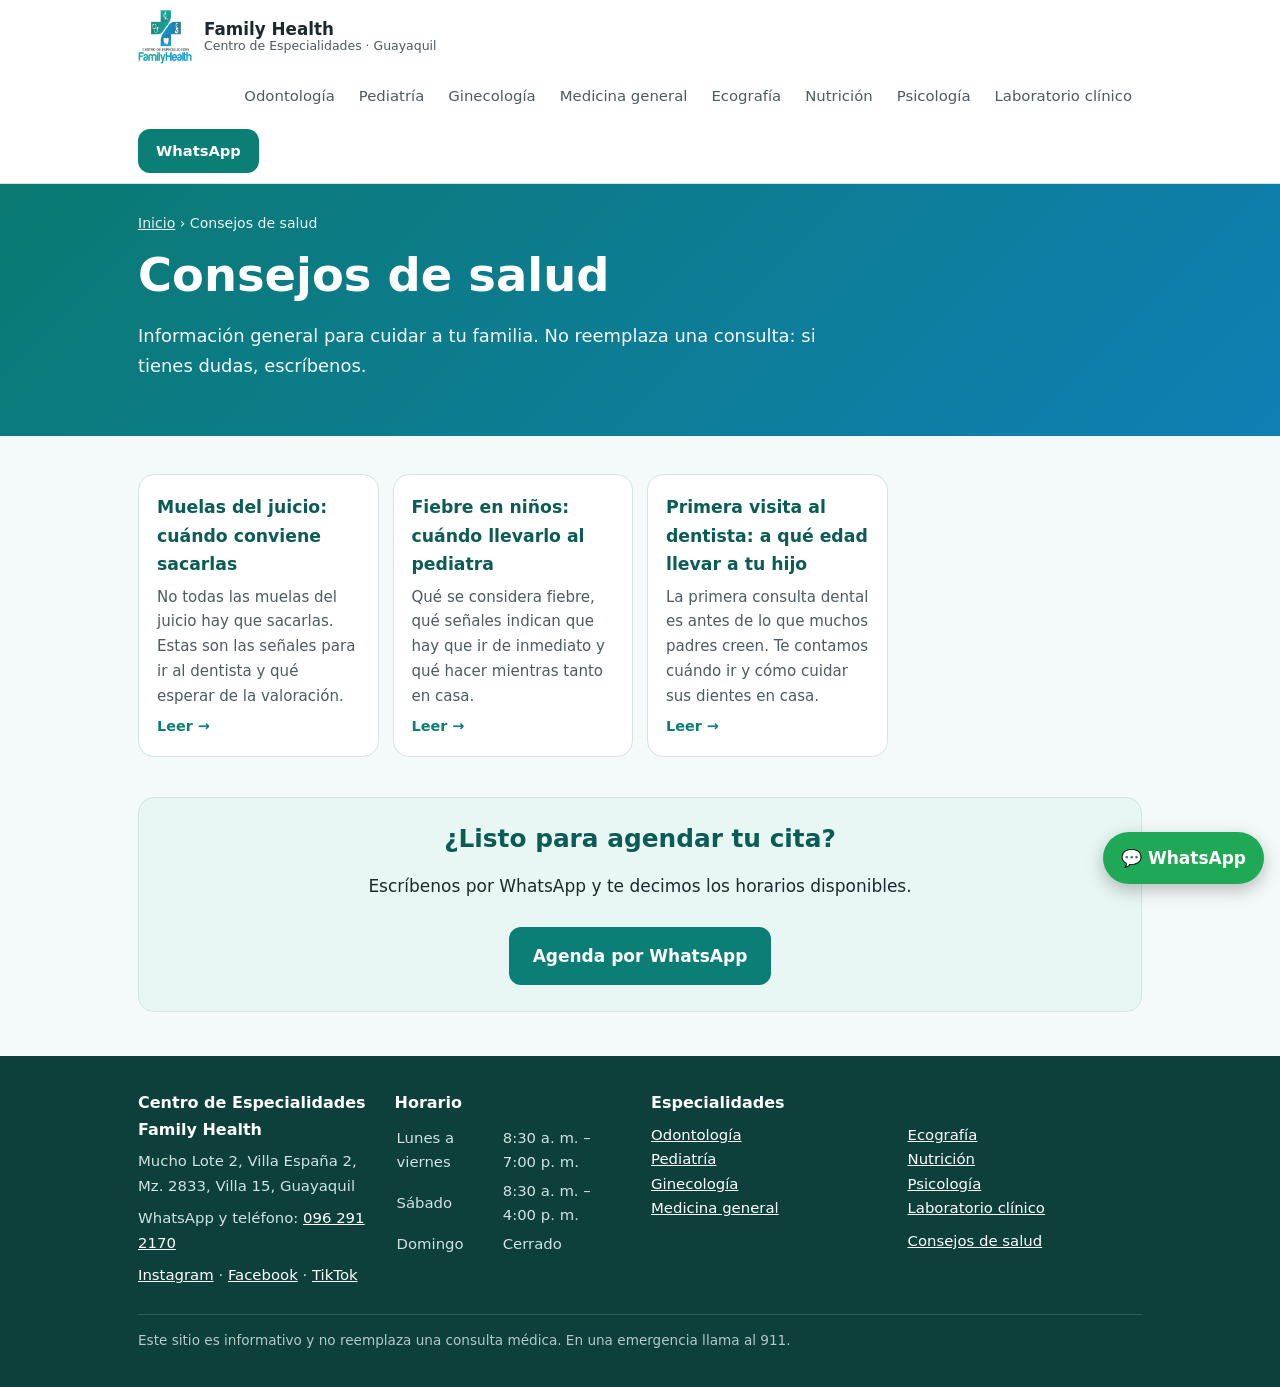
==== blog/index.html @ fb06ba27 "feat: fotos del local, galeria y blog con 3 articulos - Portada con la foto de la fachada; seccion "" ====
<!doctype html>
<html lang="es">
<head>
<meta charset="utf-8">
<meta name="viewport" content="width=device-width,initial-scale=1">
<title>Consejos de salud | Family Health</title>
<meta name="description" content="Consejos de salud del Centro de Especialidades Family Health, Guayaquil.">
<meta name="theme-color" content="#0a7a72">
<link rel="canonical" href="https://familyhealth-gye.github.io/blog/">
<link rel="icon" href="/logo-192.webp">
<meta property="og:title" content="Consejos de salud | Family Health">
<meta property="og:description" content="Consejos de salud del Centro de Especialidades Family Health, Guayaquil.">
<meta property="og:type" content="website">
<meta property="og:url" content="https://familyhealth-gye.github.io/blog/">
<meta property="og:image" content="https://familyhealth-gye.github.io/fotos/fachada.webp">
<meta property="og:locale" content="es_EC">
<link rel="stylesheet" href="/style.css">
<script type="application/ld+json">{"@context": "https://schema.org", "@type": "Blog", "name": "Consejos de salud", "url": "https://familyhealth-gye.github.io/blog/", "inLanguage": "es", "publisher": {"@id": "https://familyhealth-gye.github.io/#clinic"}}</script>
</head>
<body>
<header class="top"><div class="wrap bar">
<a class="brand" href="/"><img src="/logo-192.webp" alt="" width="54" height="54"><span>Family Health<small>Centro de Especialidades · Guayaquil</small></span></a>
<nav class="nav" aria-label="Especialidades"><a href="/odontologia/">Odontología</a><a href="/pediatria/">Pediatría</a><a href="/ginecologia/">Ginecología</a><a href="/medicina-general/">Medicina general</a><a href="/ecografia/">Ecografía</a><a href="/nutricion/">Nutrición</a><a href="/psicologia/">Psicología</a><a href="/laboratorio/">Laboratorio clínico</a></nav>
<a class="btn btn-sm" href="https://wa.me/593962912170">WhatsApp</a>
</div></header>
<main>
<section class="hero hero-sm"><div class="wrap">
<p class="migas"><a href="/">Inicio</a> › Consejos de salud</p>
<h1>Consejos de salud</h1>
<p class="lead">Información general para cuidar a tu familia. No reemplaza una consulta: si tienes dudas, escríbenos.</p>
</div></section>
<div class="wrap"><section class="bloque"><ul class="cards"><li><a href="/blog/muelas-del-juicio/"><strong>Muelas del juicio: cuándo conviene sacarlas</strong><span class="d">No todas las muelas del juicio hay que sacarlas. Estas son las señales para ir al dentista y qué esperar de la valoración.</span><span class="mas">Leer →</span></a></li><li><a href="/blog/fiebre-en-ninos/"><strong>Fiebre en niños: cuándo llevarlo al pediatra</strong><span class="d">Qué se considera fiebre, qué señales indican que hay que ir de inmediato y qué hacer mientras tanto en casa.</span><span class="mas">Leer →</span></a></li><li><a href="/blog/primera-visita-al-dentista/"><strong>Primera visita al dentista: a qué edad llevar a tu hijo</strong><span class="d">La primera consulta dental es antes de lo que muchos padres creen. Te contamos cuándo ir y cómo cuidar sus dientes en casa.</span><span class="mas">Leer →</span></a></li></ul></section><div class="cta"><h2>¿Listo para agendar tu cita?</h2><p>Escríbenos por WhatsApp y te decimos los horarios disponibles.</p>
<a class="btn" href="https://wa.me/593962912170">Agenda por WhatsApp</a></div></div>
</main>
<footer><div class="wrap">
<div class="cols">
<div><h3>Centro de Especialidades Family Health</h3><p>Mucho Lote 2, Villa España 2, Mz. 2833, Villa 15, Guayaquil</p><p>WhatsApp y teléfono: <a href="https://wa.me/593962912170">096 291 2170</a></p><p><a href="https://www.instagram.com/familyhealth.gye/" rel="me">Instagram</a> · <a href="https://www.facebook.com/familyhealthgye" rel="me">Facebook</a> · <a href="https://www.tiktok.com/@familyhealth.gye" rel="me">TikTok</a></p></div>
<div><h3>Horario</h3><table><tr><td>Lunes a viernes</td><td>8:30 a. m. – 7:00 p. m.</td></tr><tr><td>Sábado</td><td>8:30 a. m. – 4:00 p. m.</td></tr><tr><td>Domingo</td><td>Cerrado</td></tr></table></div>
<div><h3>Especialidades</h3><p><a href="/odontologia/">Odontología</a><br><a href="/pediatria/">Pediatría</a><br><a href="/ginecologia/">Ginecología</a><br><a href="/medicina-general/">Medicina general</a><br></p></div>
<div><h3>&nbsp;</h3><p><a href="/ecografia/">Ecografía</a><br><a href="/nutricion/">Nutrición</a><br><a href="/psicologia/">Psicología</a><br><a href="/laboratorio/">Laboratorio clínico</a><br></p><p><a href="/blog/">Consejos de salud</a></p></div>
</div>
<p class="aviso">Este sitio es informativo y no reemplaza una consulta médica. En una emergencia llama al 911.</p>
</div></footer>
<a class="flotante" href="https://wa.me/593962912170" aria-label="Escríbenos por WhatsApp">💬 WhatsApp</a>
</body>
</html>
---- style.css ----
:root{--teal:#0b7f76;--teal-osc:#096960;--azul:#0f7fb5;--claro:#e8f6f4;--gris:#4b5b60;--fondo:#f4f9f9;--borde:#d3e4e3;--texto:#1b2a2e;--r:16px}
*{box-sizing:border-box}
html{scroll-behavior:smooth}
body{margin:0;font:17px/1.65 system-ui,-apple-system,"Segoe UI",Roboto,sans-serif;color:var(--texto);background:var(--fondo)}
img{max-width:100%}
a{color:#0b6f9c}
.wrap{max-width:1040px;margin:0 auto;padding:0 18px}

/* encabezado */
.top{position:sticky;top:0;z-index:20;background:#fff;border-bottom:1px solid var(--borde)}
.bar{display:flex;align-items:center;gap:14px;flex-wrap:wrap;padding-top:10px;padding-bottom:10px}
.brand{display:flex;align-items:center;gap:12px;text-decoration:none;color:var(--texto)}
.brand img{height:54px;width:54px}
.brand span{font-weight:800;font-size:1.05rem;line-height:1.15}
.brand small{display:block;font-weight:500;font-size:.78rem;color:var(--gris)}
.nav{display:flex;gap:4px;margin-left:auto;font-size:.93rem}
.nav a{text-decoration:none;color:var(--gris);padding:6px 10px;border-radius:8px;white-space:nowrap}
.nav a:hover{background:var(--claro);color:var(--teal-osc)}
@media(max-width:860px){.nav{order:3;width:100%;margin-left:0;overflow-x:auto;padding-bottom:2px}.bar .btn-sm{display:none}}

/* botones */
.btn{display:inline-block;background:var(--teal);color:#fff;text-decoration:none;font-weight:700;padding:13px 22px;border-radius:12px;border:2px solid var(--teal)}
.btn:hover{background:var(--teal-osc);border-color:var(--teal-osc)}
.btn-sm{padding:8px 16px;font-size:.92rem}
.btn-claro{background:#fff;color:var(--teal-osc);border-color:#fff}
.btn-claro:hover{background:var(--claro);border-color:var(--claro)}
.btn-borde{background:transparent;color:#fff;border-color:rgba(255,255,255,.7)}
.btn-borde:hover{background:rgba(255,255,255,.14);border-color:#fff}
.acciones{display:flex;gap:12px;flex-wrap:wrap;margin:22px 0 0}

/* portada */
.hero{background:linear-gradient(135deg,#0a7a72 0%,#0f7fb5 100%);color:#fff;padding:46px 0 84px}
.hero-sm{padding:28px 0 56px}
.eyebrow{margin:0 0 6px;font-weight:700;letter-spacing:.04em;text-transform:uppercase;font-size:.8rem;opacity:.9}
.hero h1{font-size:clamp(1.9rem,5vw,2.9rem);line-height:1.15;margin:.1em 0 .4em;max-width:20em}
.lead{font-size:1.12rem;max-width:40em;margin:0;opacity:.96}
.chips{list-style:none;display:flex;gap:8px;flex-wrap:wrap;padding:0;margin:22px 0 0}
.chips li{background:rgba(255,255,255,.16);border:1px solid rgba(255,255,255,.35);padding:5px 12px;border-radius:99px;font-size:.88rem}
.chips a{color:#fff;text-decoration:none}
.hero-dos{display:grid;grid-template-columns:1.4fr 1fr;gap:32px;align-items:center}
.foto-hero{width:100%;height:auto;aspect-ratio:1/1;object-fit:cover;object-position:50% 50%;border-radius:20px;border:4px solid rgba(255,255,255,.35);box-shadow:0 14px 34px rgba(0,0,0,.25)}
@media(max-width:760px){.hero-dos{grid-template-columns:1fr}.foto-hero{aspect-ratio:4/3;object-position:50% 15%}}
.galeria{display:grid;grid-template-columns:repeat(auto-fit,minmax(240px,1fr));gap:14px}
.galeria figure{margin:0;background:#fff;border:1px solid var(--borde);border-radius:var(--r);overflow:hidden}
.galeria img{display:block;width:100%;height:auto;aspect-ratio:4/3;object-fit:cover}
.galeria figcaption{padding:10px 14px;font-size:.92rem;color:var(--gris)}
.articulo{background:#fff;border:1px solid var(--borde);border-radius:var(--r);padding:8px 26px 18px;margin-top:-40px;position:relative;max-width:760px}
.articulo h2{margin-top:26px}
.articulo li{margin:4px 0}
.aviso-art{margin-top:24px;padding-top:12px;border-top:1px solid var(--borde);font-size:.88rem;color:var(--gris)}
.migas{font-size:.88rem;opacity:.92;margin:0 0 14px}
.migas a{color:#fff}
.emoji-grande{font-size:2.4rem;line-height:1;margin-bottom:6px}

/* tarjetas de información */
.info{display:grid;grid-template-columns:repeat(auto-fit,minmax(250px,1fr));gap:14px;margin-top:-52px;position:relative}
.tarjeta{background:#fff;border:1px solid var(--borde);border-radius:var(--r);padding:18px 20px;box-shadow:0 6px 20px rgba(11,79,74,.08)}
.tarjeta h3{margin:0 0 6px;font-size:1rem;color:var(--teal-osc)}
.tarjeta p{margin:0}
.tarjeta table{width:100%;font-size:.95rem}
.tarjeta td:last-child{text-align:right}

/* secciones */
section.bloque{padding:38px 0 6px}
h2{font-size:1.55rem;line-height:1.25;margin:0 0 6px;color:#0a5c55}
.sub{margin:0 0 20px;color:var(--gris)}
.cards{display:grid;grid-template-columns:repeat(auto-fill,minmax(235px,1fr));gap:14px;padding:0;margin:0;list-style:none}
.cards a{display:flex;flex-direction:column;gap:6px;height:100%;background:#fff;border:1px solid var(--borde);border-radius:var(--r);padding:18px;text-decoration:none;color:var(--texto);transition:transform .15s,box-shadow .15s,border-color .15s}
.cards a:hover{transform:translateY(-3px);border-color:var(--teal);box-shadow:0 10px 24px rgba(11,79,74,.12)}
.cards .ico{display:grid;place-items:center;width:48px;height:48px;border-radius:12px;background:var(--claro);font-size:1.5rem}
.cards strong{font-size:1.08rem;color:#0a5c55}
.cards span.d{font-size:.94rem;color:var(--gris);flex:1}
.cards span.mas{font-weight:700;font-size:.9rem;color:var(--teal)}
.pasos{list-style:none;counter-reset:p;display:grid;grid-template-columns:repeat(auto-fit,minmax(230px,1fr));gap:14px;padding:0;margin:0}
.pasos li{counter-increment:p;background:#fff;border:1px solid var(--borde);border-radius:var(--r);padding:18px 18px 18px 64px;position:relative}
.pasos li::before{content:counter(p);position:absolute;left:16px;top:16px;width:36px;height:36px;border-radius:50%;background:var(--teal);color:#fff;font-weight:800;display:grid;place-items:center}
.pasos strong{display:block}
.checks{list-style:none;display:grid;grid-template-columns:repeat(auto-fill,minmax(250px,1fr));gap:10px;padding:0;margin:0}
.checks li{background:#fff;border:1px solid var(--borde);border-radius:12px;padding:12px 14px 12px 42px;position:relative}
.checks li::before{content:"✓";position:absolute;left:14px;top:11px;color:var(--teal);font-weight:900}
.dos{display:grid;grid-template-columns:1fr 1fr;gap:18px;align-items:start}
@media(max-width:760px){.dos{grid-template-columns:1fr}}
.mapa{width:100%;height:300px;border:0;border-radius:var(--r);background:#dfe9e9}
details{background:#fff;border:1px solid var(--borde);border-radius:12px;padding:12px 16px;margin:8px 0}
summary{cursor:pointer;font-weight:700}
details p{margin:8px 0 0;color:var(--gris)}
.otras{display:flex;flex-wrap:wrap;gap:8px;padding:0;margin:0;list-style:none}
.otras a{display:inline-block;background:#fff;border:1px solid var(--borde);border-radius:99px;padding:7px 14px;text-decoration:none;color:var(--teal-osc);font-weight:600;font-size:.93rem}
.otras a:hover{border-color:var(--teal)}
.cta{background:var(--claro);border:1px solid var(--borde);border-radius:var(--r);padding:26px 22px;margin:34px 0 0;text-align:center}
.cta h2{margin-bottom:4px}
.cta .btn{margin-top:10px}

/* pie */
footer{background:#0d3f3b;color:#cfe3e1;margin-top:44px;padding:34px 0 28px;font-size:.93rem}
footer a{color:#fff}
footer .cols{display:grid;grid-template-columns:repeat(auto-fit,minmax(220px,1fr));gap:22px}
footer h3{color:#fff;margin:0 0 6px;font-size:1rem}
footer p{margin:0 0 8px}
footer table td{padding:1px 14px 1px 0}
footer .aviso{margin-top:18px;padding-top:14px;border-top:1px solid rgba(255,255,255,.18);font-size:.85rem;opacity:.85}
.flotante{position:fixed;right:16px;bottom:16px;z-index:30;background:#1fa855;color:#fff;text-decoration:none;font-weight:700;padding:12px 18px;border-radius:99px;box-shadow:0 6px 18px rgba(0,0,0,.25)}
.flotante:hover{background:#188a45}
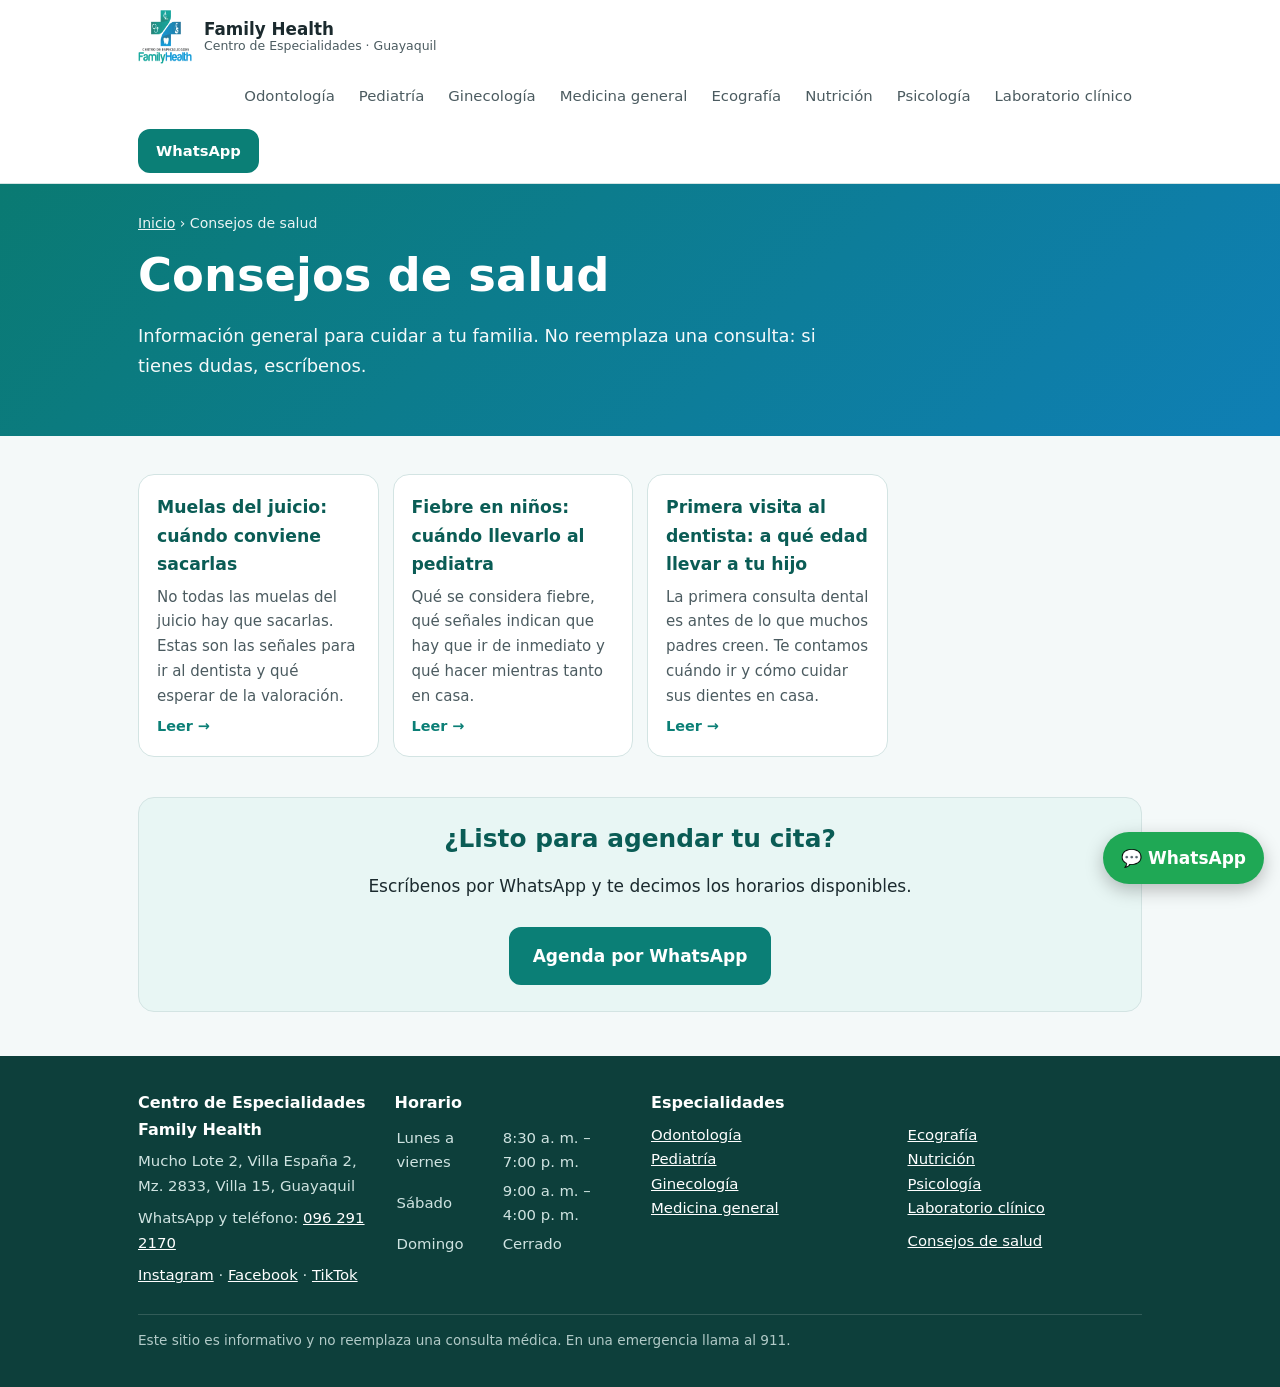
==== commit 58d16115: "fix: sabado 9:00-16:00 y foto de consulta en la galeria Horario del sabado confirmado por el dueno (" ====
--- a/blog/index.html
+++ b/blog/index.html
@@ -35,7 +35,7 @@
 <footer><div class="wrap">
 <div class="cols">
 <div><h3>Centro de Especialidades Family Health</h3><p>Mucho Lote 2, Villa España 2, Mz. 2833, Villa 15, Guayaquil</p><p>WhatsApp y teléfono: <a href="https://wa.me/593962912170">096 291 2170</a></p><p><a href="https://www.instagram.com/familyhealth.gye/" rel="me">Instagram</a> · <a href="https://www.facebook.com/familyhealthgye" rel="me">Facebook</a> · <a href="https://www.tiktok.com/@familyhealth.gye" rel="me">TikTok</a></p></div>
-<div><h3>Horario</h3><table><tr><td>Lunes a viernes</td><td>8:30 a. m. – 7:00 p. m.</td></tr><tr><td>Sábado</td><td>8:30 a. m. – 4:00 p. m.</td></tr><tr><td>Domingo</td><td>Cerrado</td></tr></table></div>
+<div><h3>Horario</h3><table><tr><td>Lunes a viernes</td><td>8:30 a. m. – 7:00 p. m.</td></tr><tr><td>Sábado</td><td>9:00 a. m. – 4:00 p. m.</td></tr><tr><td>Domingo</td><td>Cerrado</td></tr></table></div>
 <div><h3>Especialidades</h3><p><a href="/odontologia/">Odontología</a><br><a href="/pediatria/">Pediatría</a><br><a href="/ginecologia/">Ginecología</a><br><a href="/medicina-general/">Medicina general</a><br></p></div>
 <div><h3>&nbsp;</h3><p><a href="/ecografia/">Ecografía</a><br><a href="/nutricion/">Nutrición</a><br><a href="/psicologia/">Psicología</a><br><a href="/laboratorio/">Laboratorio clínico</a><br></p><p><a href="/blog/">Consejos de salud</a></p></div>
 </div>
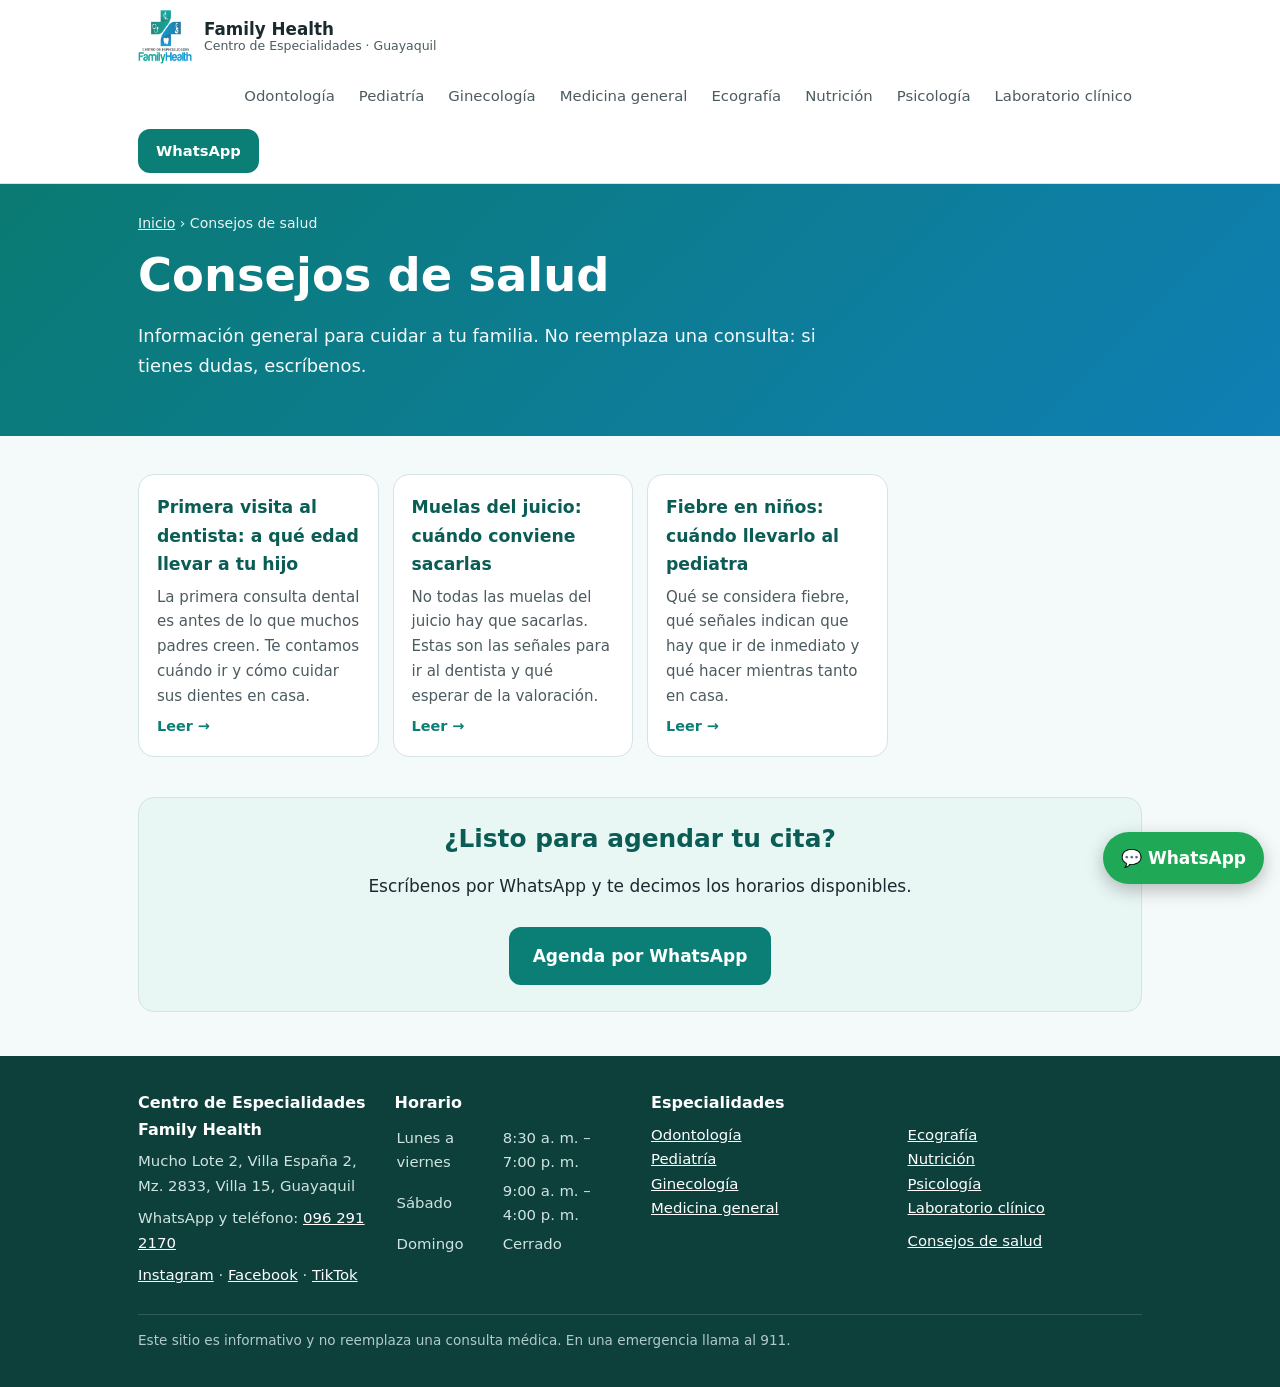
==== commit 412e2262: "feat: articulos del blog en archivos de texto y publicacion automatica Los articulos salen de build." ====
--- a/blog/index.html
+++ b/blog/index.html
@@ -29,7 +29,7 @@
 <h1>Consejos de salud</h1>
 <p class="lead">Información general para cuidar a tu familia. No reemplaza una consulta: si tienes dudas, escríbenos.</p>
 </div></section>
-<div class="wrap"><section class="bloque"><ul class="cards"><li><a href="/blog/muelas-del-juicio/"><strong>Muelas del juicio: cuándo conviene sacarlas</strong><span class="d">No todas las muelas del juicio hay que sacarlas. Estas son las señales para ir al dentista y qué esperar de la valoración.</span><span class="mas">Leer →</span></a></li><li><a href="/blog/fiebre-en-ninos/"><strong>Fiebre en niños: cuándo llevarlo al pediatra</strong><span class="d">Qué se considera fiebre, qué señales indican que hay que ir de inmediato y qué hacer mientras tanto en casa.</span><span class="mas">Leer →</span></a></li><li><a href="/blog/primera-visita-al-dentista/"><strong>Primera visita al dentista: a qué edad llevar a tu hijo</strong><span class="d">La primera consulta dental es antes de lo que muchos padres creen. Te contamos cuándo ir y cómo cuidar sus dientes en casa.</span><span class="mas">Leer →</span></a></li></ul></section><div class="cta"><h2>¿Listo para agendar tu cita?</h2><p>Escríbenos por WhatsApp y te decimos los horarios disponibles.</p>
+<div class="wrap"><section class="bloque"><ul class="cards"><li><a href="/blog/primera-visita-al-dentista/"><strong>Primera visita al dentista: a qué edad llevar a tu hijo</strong><span class="d">La primera consulta dental es antes de lo que muchos padres creen. Te contamos cuándo ir y cómo cuidar sus dientes en casa.</span><span class="mas">Leer →</span></a></li><li><a href="/blog/muelas-del-juicio/"><strong>Muelas del juicio: cuándo conviene sacarlas</strong><span class="d">No todas las muelas del juicio hay que sacarlas. Estas son las señales para ir al dentista y qué esperar de la valoración.</span><span class="mas">Leer →</span></a></li><li><a href="/blog/fiebre-en-ninos/"><strong>Fiebre en niños: cuándo llevarlo al pediatra</strong><span class="d">Qué se considera fiebre, qué señales indican que hay que ir de inmediato y qué hacer mientras tanto en casa.</span><span class="mas">Leer →</span></a></li></ul></section><div class="cta"><h2>¿Listo para agendar tu cita?</h2><p>Escríbenos por WhatsApp y te decimos los horarios disponibles.</p>
 <a class="btn" href="https://wa.me/593962912170">Agenda por WhatsApp</a></div></div>
 </main>
 <footer><div class="wrap">
--- a/style.css
+++ b/style.css
@@ -48,6 +48,8 @@
 .articulo h2{margin-top:26px}
 .articulo li{margin:4px 0}
 .aviso-art{margin-top:24px;padding-top:12px;border-top:1px solid var(--borde);font-size:.88rem;color:var(--gris)}
+.caja-videos{background:#fff;border:1px solid var(--borde);border-radius:var(--r);padding:18px;text-align:center}
+.caja-videos blockquote{margin:0 auto 12px}
 .migas{font-size:.88rem;opacity:.92;margin:0 0 14px}
 .migas a{color:#fff}
 .emoji-grande{font-size:2.4rem;line-height:1;margin-bottom:6px}
